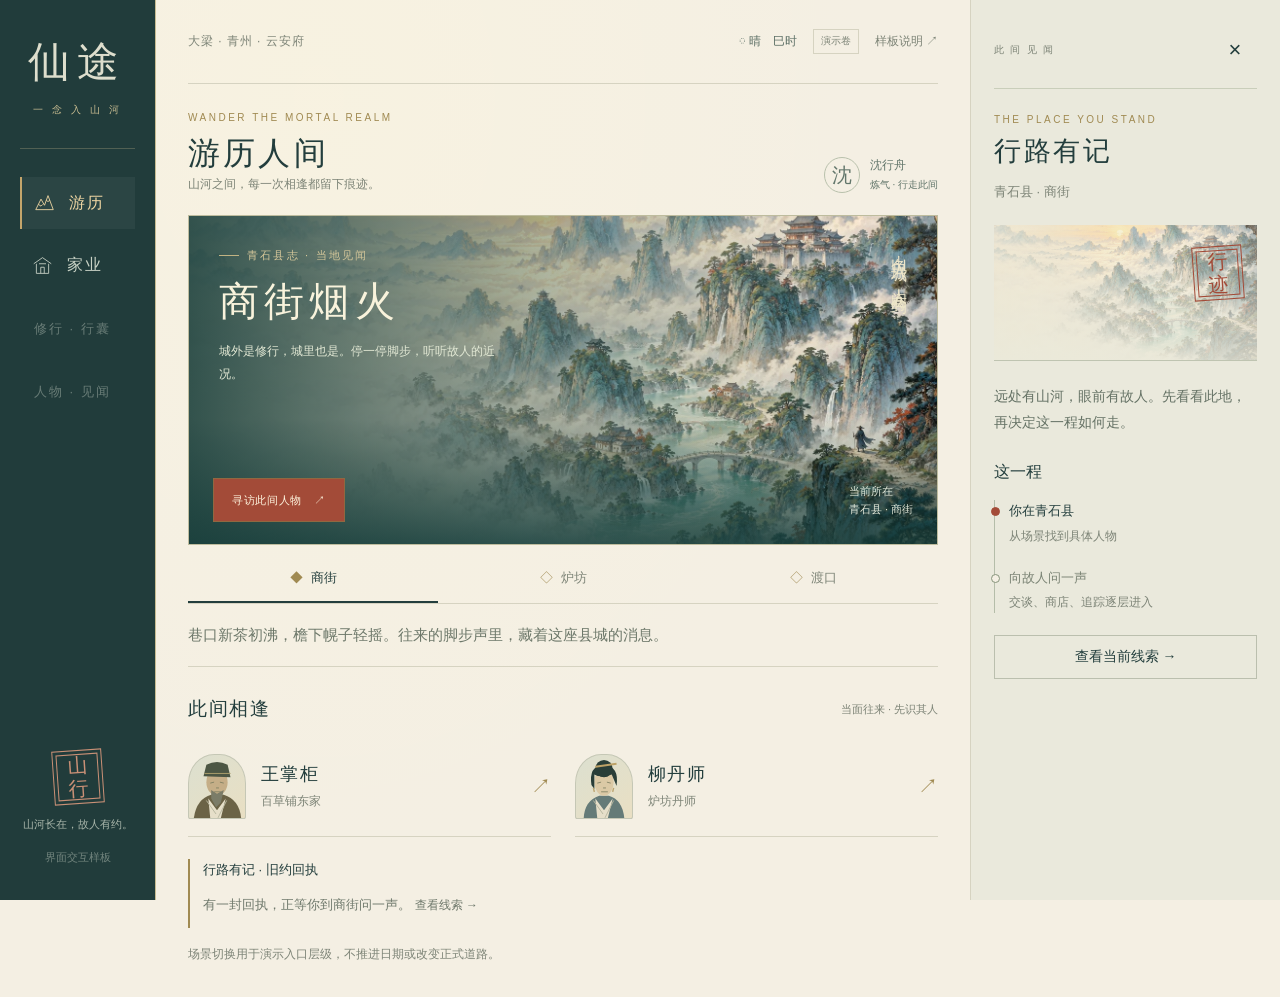
==== prototype/ui-preview.html @ 7165152d "design: add offline travel and estate interaction preview" ====
<!doctype html>
<html lang="zh-CN"><head><meta charset="utf-8"><meta name="viewport" content="width=device-width,initial-scale=1,viewport-fit=cover"><title>仙途 · 游历与家业</title>
<style>
:root{--paper:#f4efe3;--white:#fcf9ef;--ink:#233e3d;--muted:#7d8477;--line:#d6d3c1;--red:#a34b38;--gold:#a08a52;--serif:"Noto Serif CJK SC","Source Han Serif SC","Songti SC","SimSun",serif}
*{box-sizing:border-box}
body{margin:0;background:var(--paper);color:var(--ink);font:14px/1.65 "Microsoft YaHei",sans-serif}
button,input,select,textarea{font:inherit}
button{cursor:pointer;color:inherit}
button:disabled{cursor:not-allowed;opacity:.5}
button:focus-visible,input:focus-visible,select:focus-visible,textarea:focus-visible,summary:focus-visible{outline:2px solid var(--red);outline-offset:4px}
button{min-height:44px}
h1,h2,h3,h4,p{margin:0}
h1,h2,h3,h4{font-family:var(--serif);font-weight:500}
button svg{width:21px;height:21px;flex:none}
svg{max-width:100%}
.app{display:grid;grid-template-columns:156px minmax(0,1fr) 310px;min-height:100dvh}
.sidebar{background:#213c3b;color:#dedecd;padding:34px 20px;display:flex;flex-direction:column;position:sticky;top:0;height:100dvh;border-right:1px solid #c6bb90}
.brand{font:42px var(--serif);letter-spacing:.18em;text-align:center}
.brand small{display:block;font:10px/2 sans-serif;letter-spacing:.32em;color:#c8bc91;margin-top:10px}
.brand:after{content:"";display:block;height:1px;background:#d4c49644;margin:28px 0}
.primary{display:grid;gap:10px}
.primary button{background:none;border:0;color:#c9d2c5;display:flex;align-items:center;gap:14px;padding:13px 12px;text-align:left;font-size:16px;letter-spacing:.14em}
.primary button.active{background:#ffffff0c;color:#f2d8a4;border-left:2px solid #c4a56b}
.primary .coming{font-size:13px;letter-spacing:.15em;padding:16px 14px;color:#c9d2c56b}
.side-end{margin-top:auto;text-align:center;color:#a8b5aa;font-size:11px}
.seal{display:inline-grid;place-content:center;border:1px solid var(--red);outline:1px solid var(--red);outline-offset:3px;color:var(--red);font:20px/1.15 var(--serif);width:42px;height:46px;transform:rotate(-4deg);margin-bottom:15px}
.side-end .seal{color:#c99076;border-color:#c99076;outline-color:#c99076}
.main{min-width:0;padding:0 32px 32px;background:radial-gradient(ellipse at 20% 10%,#fff8dc55,transparent 60%)}
.topbar{height:84px;display:flex;align-items:center;justify-content:space-between;border-bottom:1px solid var(--line);gap:15px;color:var(--muted);font-size:12px}
.crumb{letter-spacing:.08em}
.top-actions{display:flex;align-items:center;gap:16px}
.text-btn{border:0;background:none;padding:8px 0;font-size:12px}
.weather{color:#5d7066}
.eyebrow{font-size:10px;letter-spacing:.25em;color:var(--gold);text-transform:uppercase}
.page-title{display:flex;align-items:flex-end;justify-content:space-between;margin:26px 0 20px;gap:16px}
.page-title h1{font-size:32px;letter-spacing:.1em;margin-top:4px;line-height:1.4}
.page-title p{font-size:12px;color:var(--muted)}
.character{display:flex;gap:10px;align-items:center;font-size:12px;color:#62766b}
.char-mark{width:36px;height:36px;border:1px solid #b9c1ac;border-radius:50%;display:grid;place-content:center;font:20px var(--serif)}
.hero{height:330px;position:relative;overflow:hidden;background:#cdd5c3;isolation:isolate;border:1px solid #bebc9e}
.hero:before{content:"";position:absolute;inset:0;background:url('assets/art/immortal-dawn-v1.webp') center 55%/cover;z-index:-2}
.hero:after{content:"";position:absolute;inset:0;background:linear-gradient(90deg,#183e3be0 0%,#1f484760 46%,#20474400 90%),linear-gradient(0deg,#173e3bd9,transparent 38%);z-index:-1}
.hero-copy{padding:30px;color:#f9f3dc;max-width:65%}
.hero-copy .kicker{font-size:11px;letter-spacing:.2em;color:#d5c79a;display:flex;align-items:center;gap:8px}
.hero-copy .kicker:before{content:"";width:20px;height:1px;background:#c1b383}
.hero h2{font-size:40px;letter-spacing:.13em;line-height:1.3;margin:12px 0}
.hero-copy p{font-size:12px;line-height:1.9;color:#e3e9d5;max-width:24em}
.scene-name{position:absolute;right:22px;top:26px;writing-mode:vertical-rl;color:#eee6c9;font:16px/2 var(--serif);letter-spacing:.22em}
.hero-footer{position:absolute;left:24px;bottom:22px;right:24px;display:flex;justify-content:space-between;align-items:center;gap:12px;color:#e1e7d9;font-size:11px}
.primary-btn{border:1px solid #906841;background:var(--red);color:#fff5df;padding:10px 18px;letter-spacing:.06em;display:inline-flex;align-items:center;justify-content:center;gap:12px;min-height:44px}
.primary-btn:hover{background:#8d3c2d}
.plain-btn{background:transparent;border:1px solid #bbbfae;padding:9px 16px;min-height:44px}
.plain-btn:hover{background:#e9e8d9}
.white-btn{color:#efe7cb;border-color:#e2d9ad6b;background:#24444066}
.section-head{display:flex;align-items:center;justify-content:space-between;margin:26px 0 13px;gap:12px}
.section-head h2{font-size:19px;letter-spacing:.08em}
.section-head small{font-size:11px;color:var(--muted)}
.locations{display:flex;gap:0;border-bottom:1px solid var(--line);margin-top:10px}
.locations button{flex:1;min-width:0;background:none;border:0;border-bottom:2px solid transparent;padding:12px 4px;color:var(--muted);font-size:13px}
.locations button.active{border-color:var(--ink);color:var(--ink)}
.locations button:before{content:"◇";margin-right:8px;color:var(--gold)}
.locations button.active:before{content:"◆"}
.scene-note{padding:17px 0;color:#6d786a;font:14px/1.9 var(--serif);border-bottom:1px solid var(--line)}
.people{display:grid;grid-template-columns:1fr 1fr;gap:24px}
.person-row{display:flex;align-items:center;gap:15px;min-width:0;width:100%;padding:17px 0;background:none;border:0;border-bottom:1px solid var(--line);text-align:left}
.person-row:hover .person-name{color:var(--red)}
.portrait{flex:0 0 58px;width:58px;height:65px;background:linear-gradient(140deg,#dce0d0,#e9dfc3);border-radius:45% 45% 4% 4%;position:relative;overflow:hidden;border:1px solid #c5c7b5}
.portrait svg{position:absolute;inset:0;width:100%;height:100%}
.person-name{font:18px var(--serif);letter-spacing:.08em}
.person-row small{display:block;font-size:11px;color:var(--muted);margin-top:5px}
.person-row .arrow{margin-left:auto;color:var(--gold);font-size:20px}
.person-row .words{min-width:0}
.person-row .words small{overflow-wrap:anywhere}
.notice{margin:22px 0 0;border-left:2px solid var(--gold);padding:0 0 0 13px;font-size:12px;color:#6f796c}
.notice strong{font-weight:500;color:var(--ink);display:block;margin-bottom:3px}
.detail{background:#eae9dc;border-left:1px solid var(--line);padding:28px 23px;position:sticky;top:0;height:100dvh;overflow:auto;min-width:0}
.detail-head{display:flex;align-items:center;justify-content:space-between;border-bottom:1px solid #c9ceba;padding-bottom:16px;margin-bottom:23px;gap:10px}
.detail-head small{letter-spacing:.18em;color:var(--muted);font-size:10px}
.icon-btn{border:0;background:none;min-width:44px;min-height:44px;display:grid;place-content:center;font-size:22px}
.detail h2{font-size:27px;letter-spacing:.1em}
.detail .sub{color:var(--muted);font-size:12px;margin:7px 0 20px}
.detail-art{height:136px;position:relative;margin:0 0 23px;background:linear-gradient(0deg,#eaeadcdd,#eaeadc55),url('assets/art/immortal-dawn-v1.webp') 60% 55%/cover;border-bottom:1px solid #bfc4b1}
.detail-art .seal{position:absolute;right:18px;top:25px}
.detail h3{font-size:16px;margin:22px 0 12px}
.detail p{font-size:12px;line-height:1.9;color:#657265}
.detail .dialogue{font:16px/1.9 var(--serif);color:#3a554f;padding:18px 0;border-top:1px solid #c8ceba;border-bottom:1px solid #c8ceba;margin:20px 0}
.detail-actions{display:grid;gap:9px;margin-top:22px}
.tag{display:inline-block;border:1px solid #bfc6b0;padding:2px 7px;font-size:10px;color:#65735f;letter-spacing:.04em}
.timeline{padding:0 0 0 14px;list-style:none;border-left:1px solid #b5bda9;margin:15px 0}
.timeline li{position:relative;margin:0 0 20px;font-size:12px;color:#7a8374}
.timeline li:before{content:"";position:absolute;left:-18px;top:7px;width:7px;height:7px;border:1px solid #87947b;background:var(--paper);border-radius:50%}
.timeline li.current{color:var(--ink)}
.timeline li.current:before{background:var(--red);border-color:var(--red)}
.timeline small{display:block;font-size:10px;margin-top:5px;color:var(--muted)}
.kv{display:grid;grid-template-columns:66px 1fr;font-size:12px;gap:9px;margin:18px 0}
.kv dt{color:var(--muted)}
.kv dd{margin:0}
.estate-hero{height:275px;background:#d8ddcc;border:1px solid #bfc3a9;position:relative;overflow:hidden}
.estate-hero:before{content:"";position:absolute;inset:0;background:url('assets/art/immortal-dawn-v1.webp') center/cover;opacity:.14}
.estate-hero>svg{width:100%;height:100%;position:absolute;inset:0}
.estate-caption{position:absolute;left:24px;top:20px}
.estate-caption p{font-size:11px;color:#69806c}
.estate-caption h2{font-size:27px;letter-spacing:.13em}
.estate-stamp{position:absolute;right:21px;bottom:16px;color:#8b967c;font:11px var(--serif);writing-mode:vertical-rl;letter-spacing:.13em}
.hotspot{position:absolute;min-width:70px;background:#f9f5e5e8;border:1px solid #9ba98b;padding:5px 12px;font-size:12px;box-shadow:0 4px 8px #3a513d12}
.hotspot:before{content:"◇";font-size:10px;margin-right:6px;color:var(--red)}
.home-tabs{display:flex;border-bottom:1px solid var(--line);gap:24px;margin-top:13px}
.home-tabs button{background:none;border:0;border-bottom:2px solid transparent;padding:12px 3px;min-width:58px}
.home-tabs button.active{border-color:var(--ink)}
.staff-tools{display:flex;gap:12px;align-items:center;margin:19px 0 4px}
.search{display:flex;align-items:center;gap:7px;border-bottom:1px solid #aeb9a5;flex:1;min-width:0}
.search span{color:#819079;font-size:22px}
.search input{width:100%;min-width:0;border:0;background:transparent;padding:11px 0;outline-offset:1px;color:var(--ink);font-size:12px}
select{border:1px solid #c0c8b5;background:#f5f2e7;color:var(--ink);min-height:44px;max-width:46%;padding:0 9px;font-size:12px}
.staff-list .person-row{padding:18px 0}
.staff-list .person-row .words{flex:1}
.staff-list .chips{display:flex;gap:7px;margin-top:8px}
.work-state{font-size:11px;text-align:right;color:#7c876f;flex:none}
.work-state i{display:block;font-size:10px;font-style:normal;color:#a39774;margin-top:4px}
.roster-head{font-size:10px;color:var(--muted);display:flex;justify-content:space-between;padding:18px 0 7px;letter-spacing:.12em}
.empty{padding:26px 0;color:var(--muted);font-size:13px}
.property-list{display:grid;grid-template-columns:1fr 1fr;gap:0 26px}
.property-item{padding:18px 0;border-bottom:1px solid var(--line)}
.property-item h3{font-size:17px;margin-bottom:5px}
.property-item p{font-size:12px;color:var(--muted);margin-bottom:12px}
.schedule{display:flex;gap:3px;height:7px;margin:12px 0 9px}
.schedule span:first-child{background:#506d63;flex:3}
.schedule span:nth-child(2){background:#a7966d;flex:2}
.schedule span:last-child{background:#cbd1bd;flex:2}
.legend{font-size:10px!important;word-spacing:6px}
.edit-field{display:block;margin:15px 0;font-size:12px}
.edit-field input,.edit-field textarea{display:block;margin-top:6px;width:100%;border:1px solid #b9c2ac;background:#f6f4e9;color:var(--ink);padding:10px;min-height:44px}
.edit-field textarea{height:95px;resize:vertical}
.saved-note{background:#dbe2ce;padding:12px;font-size:12px;color:#496047;margin-top:15px}
.backdrop{display:none}
.bottom-nav{display:none}
.toast{position:fixed;bottom:24px;left:50%;transform:translateX(-50%);background:#244340;color:#f4f0df;padding:13px 22px;z-index:50;max-width:calc(100% - 28px);box-shadow:0 5px 25px #213c3b22;font-size:12px;pointer-events:none}
.toast:empty{display:none}
.demo-mode{font-size:10px;color:var(--muted);border:1px solid var(--line);padding:3px 7px}
.mobile-brand{display:none}
.back-btn{font-size:12px;border:0;background:none;color:var(--muted);padding:4px 0;min-height:44px}
.top-note{font-size:10px;color:var(--muted);margin:17px 0 0}
.detail .ink-rule{height:1px;background:#bbc4ae;margin:20px 0}
.intro-copy{font:15px/2 var(--serif);color:#5e7364}
.alt-owner{display:flex;gap:8px;align-items:center}
.alt-owner button{font-size:11px}
.form-label{font-size:11px;color:var(--muted)}

@media(min-width:1600px){.app{grid-template-columns:180px minmax(0,1fr) 350px}
.main{padding-left:52px;padding-right:52px}
.hero{height:400px}
.detail{padding:36px 30px}
.hero h2{font-size:48px}
}

@media(max-width:1100px) and (min-width:761px){.app{grid-template-columns:108px minmax(0,1fr) 270px}
.sidebar{padding:28px 12px}
.brand{font-size:32px}
.primary button{padding:12px 8px;font-size:14px;gap:8px}
.main{padding:0 20px 25px}
.detail{padding:23px 18px}
.hero{height:290px}
.hero h2{font-size:32px}
.hero-copy{padding:24px;max-width:80%}
.hero-copy p{max-width:18em}
.people{gap:14px}
.portrait{width:46px;flex-basis:46px;height:55px}
.person-row{gap:10px}
.person-name{font-size:16px}
.hero-footer{left:20px;right:20px}
.hero-footer>span{display:none}
.work-state{display:none}
}

@media(max-width:900px){.app{grid-template-columns:108px minmax(0,1fr)}
.detail{display:none}
.detail-open .detail{display:block;position:fixed;right:0;top:0;bottom:0;width:min(420px,90vw);height:100dvh;z-index:40;box-shadow:-15px 0 70px #18352e30}
.detail-open .backdrop{display:block;position:fixed;inset:0;z-index:39;background:#142f2b66}
.detail-open{overflow:hidden}
.main{padding:0 26px 30px}
.sidebar{padding:28px 12px}
.brand{font-size:32px}
.primary button{font-size:14px;padding:12px 8px;gap:8px}
}

@media(max-width:760px){.app{display:block;min-height:100dvh}
.sidebar{display:none}
.main{padding:0 20px calc(100px + env(safe-area-inset-bottom));}
.topbar{height:65px;font-size:11px}
.mobile-brand{display:block;font:24px var(--serif);color:var(--ink);letter-spacing:.15em}
.crumb{display:none}
.weather{font-size:10px}
.top-actions{gap:13px}
.top-actions .demo-mode{display:none}
.page-title{margin:22px 0 17px;align-items:center}
.page-title h1{font-size:28px}
.page-title p{font-size:11px}
.character{font-size:10px}
.char-mark{width:30px;height:30px;font-size:17px}
.character small{display:none}
.eyebrow{font-size:9px}
.hero{height:335px;margin-left:-20px;margin-right:-20px;border-left:0;border-right:0}
.hero:before{background-position:64% 54%}
.hero:after{background:linear-gradient(90deg,#173d3be8,#24463f55 80%),linear-gradient(0deg,#143a38c9,transparent 44%)}
.hero-copy{padding:29px 25px;max-width:82%}
.hero-copy .kicker{font-size:10px}
.hero h2{font-size:34px;margin:15px 0}
.hero-copy p{font-size:12px;max-width:20em}
.scene-name{right:18px;top:35px;font-size:13px}
.hero-footer{left:25px;right:25px;bottom:23px}
.hero-footer>span{font-size:10px;max-width:100px;text-align:right}
.primary-btn{padding:10px 17px;font-size:12px}
.scene-note{font-size:13px;line-height:1.85}
.section-head{margin-top:22px}
.section-head h2{font-size:18px}
.section-head small{font-size:10px}
.people{grid-template-columns:1fr;gap:0}
.person-row{padding:16px 0}
.person-name{font-size:18px}
.portrait{width:52px;flex-basis:52px;height:58px}
.people .person-row:nth-child(2){border-bottom:1px solid var(--line)}
.bottom-nav{display:flex;align-items:center;justify-content:space-around;position:fixed;bottom:0;left:0;right:0;padding:8px 12px calc(8px + env(safe-area-inset-bottom));height:calc(72px + env(safe-area-inset-bottom));background:#f8f5eaf2;border-top:1px solid #c8ccba;z-index:20;backdrop-filter:blur(12px)}
.bottom-nav button{border:0;background:none;display:flex;flex-direction:column;align-items:center;justify-content:center;gap:3px;font-size:11px;min-width:88px;min-height:52px;color:#87917b;letter-spacing:.14em}
.bottom-nav button.active{color:var(--red)}
.bottom-nav button.active:after{content:"";width:3px;height:3px;background:var(--red);border-radius:50%;position:absolute;bottom:8px}
.bottom-nav .nav-divider{height:27px;border-left:1px solid var(--line)}
.bottom-nav .sample-label{font:10px/1.6 var(--serif);letter-spacing:.12em;color:#a0a58e}
.detail-open .detail{width:100%;height:calc(100dvh - 20px);top:20px;padding:17px 23px 36px;border:0;border-radius:12px 12px 0 0;box-shadow:0 -10px 40px #1d342c3b;overscroll-behavior:contain}
.detail-open .detail:before{content:"";display:block;width:36px;height:3px;background:#aab69e;margin:0 auto 6px;border-radius:5px}
.detail-head{position:sticky;top:-17px;background:#eae9dc;z-index:2;margin-bottom:19px}
.detail-art{height:125px}
.toast{bottom:86px;text-align:center;min-width:230px}
.estate-hero{height:255px;margin-left:-20px;margin-right:-20px;border-left:0;border-right:0}
.estate-caption{left:22px;top:17px}
.estate-caption h2{font-size:25px}
.estate-caption p{font-size:10px}
.hotspot{font-size:11px;padding:5px 9px;min-width:60px}
.estate-stamp{right:13px;font-size:10px}
.home-tabs{margin-top:10px;gap:27px}
.staff-tools{gap:10px}
.staff-tools select{max-width:42%;font-size:11px;padding:0 6px}
.staff-list .chips{gap:4px}
.tag{font-size:9px;padding:1px 5px}
.work-state{font-size:10px;max-width:72px}
.work-state i{font-size:9px}
.staff-list .person-row{gap:12px}
.property-list{grid-template-columns:1fr}
.alt-owner{flex-wrap:wrap;gap:1px}
.alt-owner>span{display:none}
.alt-owner button{font-size:10px;padding:5px 9px}
.top-note{font-size:10px}
.detail .primary-btn,.detail .plain-btn{min-height:46px}
.detail h2{font-size:27px}
}

@media(prefers-reduced-motion:no-preference){button{transition:background .18s,color .18s}
.detail-open .detail{animation:reveal .22s ease-out}
@keyframes reveal{from{opacity:.3;transform:translateY(20px)}
to{opacity:1;transform:none}
}
}


/* Small type is reserved for decorative labels. */
.scene-note{font-size:15px}
.notice{font-size:13px}
.top-note{font-size:12px}
.person-row small{font-size:12px}
.detail p{font-size:14px}
.detail .sub{font-size:13px}
.detail .kv{font-size:13px}
.timeline li{font-size:13px}
.timeline small{font-size:12px}
.property-item p{font-size:13px}
.roster-head{font-size:12px}
.work-state i{font-size:11px}
.detail .legend{font-size:12px!important}
.detail .form-label{font-size:12px}
.edit-field{font-size:13px}
.tag{font-size:11px}
.staff-list .chips{flex-wrap:wrap}
.detail-art .portrait{position:absolute;bottom:0;left:18px;transform:scale(1.35);transform-origin:bottom left;border:0;background:none}

@media(max-width:760px){.scene-note{font-size:14px}
.person-row small{font-size:12px}
.notice{font-size:13px}
.section-head small{font-size:12px}
.top-note{font-size:12px}
.detail p{font-size:14px}
.tag{font-size:10px}
.work-state{max-width:76px;font-size:12px}
.work-state i{font-size:10px;line-height:1.6}
.roster-head{font-size:11px}
.property-item p{font-size:13px}
.detail .sub{font-size:13px}
.detail .form-label{font-size:12px}
}

</style></head><body>
<div class="app"><aside class="sidebar" aria-label="主导航"><div class="brand">仙途<small>一 念 入 山 河</small></div><nav class="primary"><button data-nav="travel" data-testid="nav-travel" class="active"><svg viewBox="0 0 24 24" fill="none" stroke="currentColor"><path d="m2 19 6-12 4 7 4-11 6 16H2Z"/><path d="m5 13 3 2 2-2m4-5 2 2 2-2"/></svg>游历</button><button data-nav="estate" data-testid="nav-estate"><svg viewBox="0 0 24 24" fill="none" stroke="currentColor"><path d="m2 10 10-7 10 7M5 10v11h14V10M10 21v-7h4v7M8 10h8"/></svg>家业</button><div class="coming">修行 · 行囊</div><div class="coming">人物 · 见闻</div></nav><div class="side-end"><span class="seal">山<br>行</span><p>山河长在，故人有约。</p><p style="margin-top:15px;opacity:.6">界面交互样板</p></div></aside>
<main class="main" id="main"><header class="topbar"><span class="mobile-brand">仙途</span><span class="crumb" id="crumb">大梁 · 青州 · 云安府</span><div class="top-actions"><span class="weather">◌ 晴　巳时</span><span class="demo-mode">演示卷</span><button class="text-btn" data-action="help">样板说明 ↗</button></div></header><div id="page"></div></main>
<div class="backdrop" data-action="close" aria-hidden="true"></div><aside class="detail" id="details" tabindex="-1" aria-label="情境详情"><div id="detail-content"></div></aside></div>
<nav class="bottom-nav" aria-label="移动主导航"><button data-nav="travel" data-testid="nav-travel" class="active"><svg viewBox="0 0 24 24" fill="none" stroke="currentColor"><path d="m2 19 6-12 4 7 4-11 6 16H2Z"/></svg>游历</button><span class="nav-divider"></span><span class="sample-label">山河有迹<br>人间有约</span><span class="nav-divider"></span><button data-nav="estate" data-testid="nav-estate"><svg viewBox="0 0 24 24" fill="none" stroke="currentColor"><path d="m2 10 10-7 10 7M5 10v11h14V10M10 21v-7h4v7"/></svg>家业</button></nav><div class="toast" id="toast" role="status" aria-live="polite"></div>
<script>
'use strict';
const $=s=>document.querySelector(s),esc=s=>String(s??'').replace(/[&<>"']/g,c=>({'&':'&amp;','<':'&lt;','>':'&gt;','"':'&quot;',"'":'&#39;'}[c]));
const state={page:'travel',scene:'street',homeTab:'staff',filter:'all',query:'',owner:'沈行舟',detail:'location',person:null,tracking:false,proposals:{}};let lastFocus=null,toastTimer;
const scenes={street:{title:'商街烟火',name:'青石县 · 商街',quote:'巷口新茶初沸，檐下幌子轻摇。往来的脚步声里，藏着这座县城的消息。',desc:'城外是修行，城里也是。停一停脚步，听听故人的近况。',people:['wang','liu']},forge:{title:'炉火未歇',name:'青石县 · 炉坊',quote:'炭火映红了砧台，石师傅正替人修补旧剑。炉边的柳丹师收起扇子，向你点头。',desc:'一寸炉火，炼人间百器。寻访工匠，问一件称手的器物。',people:['shi','liu']},ferry:{title:'渡口听潮',name:'青石县 · 河埠',quote:'白船主靠在系船石旁，看商队卸下一篓新药。江上风来，带着远方的水汽。',desc:'水路连着故乡与远方。此行去处，且听船家细说。',people:['bai','wang']}};
const people={wang:{name:'王掌柜',role:'百草铺东家',mark:'药',line:'你来得正好。新到的草药已理齐，若不急着赶路，坐下喝碗茶？',topic:'药铺近况',reply:'药材得看来处。上游的船路恢复些了，眼下这批青叶草，都是逐包验过的。'},liu:{name:'柳丹师',role:'炉坊丹师',mark:'丹',line:'一炉药的火候，急不得。你若想学，我先讲药性，再谈炉火。',topic:'请教炼丹',reply:'学丹先识药。知道为何用这味，再动手，才不会只会照抄丹方。'},shi:{name:'石师傅',role:'铁器铺匠人',mark:'器',line:'旧剑带来看看。能修的就修，用惯的东西，总有些难舍。',topic:'谈谈器物',reply:'器物有自己的脾性，修行人也一样。挑一把握得稳的剑，比光看品阶有用。'},bai:{name:'白船主',role:'白水渡船家',mark:'渡',line:'风向还好。今儿不急着开船，先把这几篓药稳稳送上岸。',topic:'打听水路',reply:'河道通了，渡镇就会热闹起来。真要动身，也得先看会期、路程和船位。'},lin:{name:'林修',role:'采集与药圃',mark:'林',relation:'月俸雇佣',motive:'安稳谋生，留出自修时间',realm:'炼气四层',line:'这趟采集已经交回仓中。手头事办完，我想在院里静坐一会儿。'},han:{name:'韩铸',role:'器物制作',mark:'韩',relation:'月俸雇佣',motive:'打磨手艺，寻合用的器谱',realm:'炼气四层',line:'先把约好的器物做好。若有好器谱，我也愿与你一同琢磨。'},qiao:{name:'巧娘',role:'家宅管事',mark:'巧',relation:'自愿襄助 · 演示',motive:'与旧主相识，愿照看家业',realm:'凡人',line:'院里的人和事，我都熟。换了当家人，往后怎么相处，总要先说清楚。'}};
const offers={wang:{place:'百草铺',item:'青叶草',kind:'药材',seal:'百<br>草',desc:'一包新到的草药，已注明来处与用途。正式交易将沿用现有库存、物价与钱物校验。',note:'叶色新青，气息平和。'},shi:{place:'铁器铺',item:'青钢短剑',kind:'器物',seal:'百<br>工',desc:'石师傅搁下新磨的短剑，细说剑身与护手的做工。正式买卖仍由原器物库存和灵石账目结算。',note:'寒光敛于剑脊，锋口干净利落。'},liu:{place:'炉坊丹柜',item:'聚气散',kind:'丹药',seal:'丹<br>炉',desc:'柳丹师取出一包聚气散，先交代用途，再叮嘱如何收存。本页只看陈列，不改变正式丹药库存。',note:'药香清浅，纸封上记着开炉的日子。'},bai:{place:'渡口水路',item:'白水渡航路',kind:'航路',seal:'江<br>渡',desc:'白船主摊开河道图，说起风向、会期与沿途靠泊处。正式动身仍须遵循原有道路、路程和准入规则。',note:'顺水有顺水的时辰，远行先问归处。',route:true}};
function portrait(id){
 const looks={wang:{robe:'#6b6346',hair:'#7b7c68',skin:'#c5ae87',shape:'merchant'},liu:{robe:'#657b78',hair:'#293e38',skin:'#dbc9a5',shape:'woman'},shi:{robe:'#586674',hair:'#72786c',skin:'#b49c79',shape:'smith'},bai:{robe:'#5d736d',hair:'#444e3e',skin:'#bb9f75',shape:'boat'},lin:{robe:'#526e58',hair:'#304039',skin:'#ceba94',shape:'young'},han:{robe:'#865d44',hair:'#3e4235',skin:'#bca27a',shape:'craft'},qiao:{robe:'#80665f',hair:'#53594b',skin:'#d2bd99',shape:'woman'}};
 const l=looks[id],woman=l.shape==='woman';
 const hair=woman?`<ellipse cx="29" cy="14" rx="9" ry="9" fill="${l.hair}"/><path d="M16 31Q13 10 29 11Q45 11 42 32L37 20Q25 24 19 20L19 35Z" fill="${l.hair}"/><path d="m20 12 22-3" stroke="${id==='qiao'?'#c4c4aa':'#bda267'}" stroke-width="2"/>`:l.shape==='merchant'?`<path d="M15 22 18 10Q29 4 40 10L43 23Z" fill="#4c5643"/><path d="M16 19h27" stroke="#ab9d6b"/><path d="m23 36 6 4 7-4-3 13-5 5-5-9" fill="${l.hair}"/>`:l.shape==='boat'?`<path d="M6 22 28 5 52 22Q29 27 6 22" fill="#9b9565"/><path d="m13 19 15-11 18 12M28 8v16" stroke="#64735b" fill="none"/><path d="m21 36 8 4 9-4-5 10-6 2z" fill="${l.hair}"/>`:l.shape==='craft'?`<path d="M17 25q-2-17 13-18 14 1 13 19l-7-11-16 4z" fill="${l.hair}"/><path d="m17 18 26-1" stroke="#9d7559" stroke-width="5"/>`:l.shape==='smith'?`<path d="M16 29q-2-10 3-14l1 14m18-1 1-13q7 8 3 16" fill="${l.hair}"/><path d="m22 36 7 3 8-3-4 10h-8z" fill="${l.hair}"/>`:`<path d="M17 29Q12 10 28 9q16-2 15 19l-8-13-15 5z" fill="${l.hair}"/><ellipse cx="31" cy="9" rx="6" ry="4" fill="${l.hair}"/><path d="m27 7 12 4" stroke="#b8aa79" stroke-width="2"/>`;
 return `<span class="portrait" aria-hidden="true"><svg viewBox="0 0 58 65"><path d="${woman?'M8 65Q9 47 24 42h10q14 4 16 23':'M5 65q3-20 18-24h13q16 5 18 24'}" fill="${l.robe}"/><path d="m20 45 9 12 9-12-5 20H22z" fill="#e6dfc9"/><path d="m18 47 10 14m11-14-9 18" stroke="#b9b8a0" fill="none"/><ellipse cx="29" cy="28" rx="${woman?10:11}" ry="14" fill="${l.skin}"/>${hair}<path d="m22 29 4-1m6 0 4 1m-8 5h3m-5 4h7" fill="none" stroke="#77795d" stroke-width=".8"/>${woman?'<path d="m18 34 1 4m20-4-1 4" stroke="#bda570" stroke-width="1.5"/>':''}</svg></span>`;
}
function personRow(id,staff=false){const p=people[id];return `<button class="person-row" data-action="${staff?'staff':'person'}" data-person="${id}" data-testid="${staff?'staff-detail':'travel-npc'}">${portrait(id)}<span class="words"><span class="person-name">${p.name}</span><small>${p.role}${staff?' · '+p.realm:''}</small>${staff?`<span class="chips"><span class="tag">${p.relation}</span><span class="tag">${id==='lin'?'采集已交付':id==='han'?'器室当值':'照看院落'}</span></span>`:''}</span>${staff?`<span class="work-state">${id==='lin'?'余暇吐纳':id==='han'?'打磨器物':'料理日常'}<i>${id==='lin'?'想留些静修时日':id==='han'?'想寻一卷器谱':'顾念旧日情分'}</i></span>`:'<span class="arrow">↗</span>'}</button>`;}
function heading(eye,title,sub,estate=false){return `<div class="page-title"><div><div class="eyebrow">${eye}</div><h1>${title}</h1><p>${sub}</p></div>${estate?`<div class="alt-owner"><span class="form-label">当前当家</span><button class="plain-btn" data-action="heir" data-testid="heir-toggle">${state.owner} ⇄</button></div>`:'<div class="character"><span class="char-mark">沈</span><span>沈行舟<br><small>炼气 · 行走此间</small></span></div>'}</div>`;}
function travel(){const s=scenes[state.scene];return heading('WANDER THE MORTAL REALM','游历人间','山河之间，每一次相逢都留下痕迹。')+`<section class="hero" data-testid="travel-scene"><div class="hero-copy"><div class="kicker">青石县志 · 当地见闻</div><h2>${s.title}</h2><p>${s.desc}</p></div><span class="scene-name">山色入城　人间有约</span><div class="hero-footer"><button class="primary-btn" data-action="look">寻访此间人物 <span>↗</span></button><span>当前所在<br>${s.name}</span></div></section><nav class="locations" aria-label="演示场景">${[['street','商街'],['forge','炉坊'],['ferry','渡口']].map(([id,n])=>`<button data-action="scene" data-scene="${id}" class="${state.scene===id?'active':''}" aria-pressed="${state.scene===id}">${n}</button>`).join('')}</nav><p class="scene-note">${s.quote}</p><div class="section-head"><h2>此间相逢</h2><small>当面往来 · 先识其人</small></div><div class="people" id="travel-people">${s.people.map(id=>personRow(id)).join('')}</div><div class="notice"><strong>${state.tracking?'正在追踪 · 旧约回执':'行路有记 · 旧约回执'}</strong>${state.tracking?'下一步：在商街找到王掌柜，问一问药铺的凭据。':'有一封回执，正等你到商街问一声。'} <button class="text-btn" data-action="track">${state.tracking?'查看下一步':'查看线索'} →</button></div><p class="top-note">场景切换用于演示入口层级，不推进日期或改变正式道路。</p>`;}
function courtyard(){return `<section class="estate-hero" aria-label="院落示意图"><svg viewBox="0 0 800 290" aria-hidden="true"><defs><pattern id="tiles" width="22" height="15" patternUnits="userSpaceOnUse"><path d="M0 0h22M11 0v15" fill="none" stroke="#405d52" stroke-width=".5" opacity=".3"/></pattern></defs><path d="M100 270 250 84 648 109 738 260Z" fill="#d4d8bc"/><path d="m222 170 202-80 240 89-202 92z" fill="#e9e5cf" stroke="#afbaa1"/><path d="m226 170 190 77 242-69m-242 69 5-91" fill="none" stroke="#b9bfa5" stroke-dasharray="4 6"/><path d="m315 115 111-47 120 48-118 47z" fill="#3f5b50"/><path d="m315 115 113 48 118-47-22 28-97 42-99-43z" fill="#687b64"/><path d="m337 147 91 39 95-40v35l-95 40-91-37z" fill="#b6b994"/><path d="m375 166 26 11v25l-26-11m73-7 28-12v26l-28 12" fill="#6b7960"/><path d="m210 198 75-33 70 30-76 34z" fill="#435e51"/><path d="m221 208 58 24 65-28v39l-65 29-58-26z" fill="#b6b692"/><path d="m522 210 75-34 69 30-73 35z" fill="#435e51"/><path d="m534 220 59 24 61-28v35l-62 28-58-25z" fill="#aeb490"/><path d="m363 252 64-28 70 27-65 29z" fill="#c1c9a7"/><path d="m361 259 70 28 67-29" fill="none" stroke="#8b9e7c" stroke-width="3"/><path d="m377 249 15-5m1 12 16-6m5 12 16-6m6-17 17 6m-7 2 17 6" stroke="#8ea079" stroke-width="4"/><path d="m580 142 27 10m-13-20v40m57 19 28 10m-14-20v42" stroke="#6d855c" stroke-width="4"/><g fill="#7c946a" opacity=".7"><ellipse cx="591" cy="132" rx="20" ry="29"/><ellipse cx="664" cy="177" rx="21" ry="27"/><ellipse cx="179" cy="217" rx="19" ry="26"/></g><path d="M0 278q180-24 300 5t500-10" fill="none" stroke="#99ac92" stroke-width="2"/>
<g fill="none" stroke-linejoin="round">
 <path d="M217 167 218 152 305 117M553 131l108 41v17M221 248l56 24m378-21-63 28" stroke="#899d7c" stroke-width="5"/>
 <path d="m214 153 91-38m249 13 111 44" stroke="#4b6a59" stroke-width="3"/>
 <path d="m229 159 67-28m270 8 83 33" stroke="#c0c7a6" stroke-width="4"/>
 <path d="M307 114q28 6 117-54 95 59 130 53l-12 13q-55-9-117-45-68 40-110 46Z" fill="#425e52" stroke="#314d43" stroke-width="2"/>
 <path d="M321 119q49-14 104-47 59 35 115 48m-107-44-4 48m-14-43-13 46m0-39-23 48m72-47 14 46m-2-38 25 45m-98-31-32 43m138-24 29 28" stroke="#83927c" stroke-width="1"/>
 <path d="m316 126 113 46 115-45" stroke="#2b493e" stroke-width="5"/>
 <path d="m340 149 1 35m34-21v36m39-19v35m33-33v28m34-42v29m35-43v29" stroke="#7a7553" stroke-width="4"/>
 <path d="m342 183 84 35 91-38" stroke="#6b7f65" stroke-width="3"/>
 <path d="m399 173 22 9v29l-22-9Zm43 12 24-10v27l-24 10Z" fill="#6d7860" stroke="#d2cfaa"/>
 <path d="m406 177v26m8-22v26m35-24v23m9-27v24m-60-14 23 10m22-8 23-10" stroke="#b3b58d" stroke-width="1"/>
 <path d="m351 153 25 11v22l-25-11Zm130 14 24-10v21l-24 10Z" fill="#89967a" stroke="#d1d1ac"/>
 <path d="m358 156v22m9-18v22m116-9 20-9m-12-3v23m-140-20 24 10" stroke="#526b55"/>
 <path d="M199 196q18 5 85-39 48 27 80 33l-12 12q-33-9-68-29-40 24-77 34Z" fill="#415d50" stroke="#344e42" stroke-width="2"/>
 <path d="m218 198 67-33 62 31m-67-29-8 36m-7-29-19 32m52-33 17 30m-7-23 24 21" stroke="#819079"/>
 <path d="m222 213v32m24-22v31m33-22v37m29-50v36m29-48v36" stroke="#777451" stroke-width="3"/>
 <path d="m252 233 19 8v24l-19-9Zm43-5 21-9v18l-21 9Z" fill="#65775d" stroke="#d4d0ad"/>
 <path d="m259 237v22m42-31v14m8-18v15m-14-8 21-9" stroke="#aeb28c"/>
 <path d="M513 208q20 3 83-39 48 24 78 29l-9 13q-33-8-68-27-37 23-76 33Z" fill="#415d50" stroke="#344e42" stroke-width="2"/>
 <path d="m528 210 69-34 62 29m-67-27-9 36m-6-30-20 33m54-32 16 27m-6-21 24 20" stroke="#819079"/>
 <path d="m538 224 1 30m25-20v31m29-21v34m27-47v33m26-44v32" stroke="#7a7752" stroke-width="3"/>
 <path d="m547 229 18 7v16l-18-7Zm55 13 22-10v20l-22 10Z" fill="#65775d" stroke="#d2d0a9"/>
 <path d="m555 232v16m53-9v21m7-25v21" stroke="#adb28a"/>
 <path d="m421 222 6 6-14 6-5-6z m-17 12 9 4-14 6-8-4z m-16 11 10 4-14 7-9-5z m-18 12 12 4-15 8-11-6z" fill="#c5ccb4" stroke="#a5b396"/>
 <path d="m307 243 25-11 8 4-24 12z m197-7 22-10 11 5-22 10z" fill="#bdc8ac" stroke="#9cad8e"/>
 <path d="m579 170 9-17 12-5-1 19m59 42-2-25 10-16 10 5m-501 58 4-26 9-10" stroke="#617f59" stroke-width="2"/>
 <path d="m328 140 5 7 7-2m172-2 4-9 7 2" stroke="#9da685"/>
 <path d="m218 245 61 27 18-7m359-15-63 28-16-7" stroke="#728a68" stroke-width="3"/>
</g></svg><div class="estate-caption"><p>青石县 · 河畔旧居</p><h2>一方小院</h2></div><button class="hotspot" style="left:48%;top:41%" data-action="property" data-property="hall">正堂</button><button class="hotspot" style="left:26%;top:69%" data-action="property" data-property="forge">器室</button><button class="hotspot" style="left:68%;top:66%" data-action="property" data-property="garden">药圃</button><span class="estate-stamp">院落示意 · 非正式地图</span></section>`;}
function estate(){return heading('A HOME AMONG THE MOUNTAINS','家业有续','留一处灯火，容几位故人。',true)+courtyard()+`<nav class="home-tabs" aria-label="家业内容"><button data-action="home-tab" data-tab="estate" class="${state.homeTab==='estate'?'active':''}">院落产业</button><button data-action="home-tab" data-tab="staff" data-testid="estate-staff-tab" class="${state.homeTab==='staff'?'active':''}">往来人手</button></nav>${state.homeTab==='staff'?`<div class="staff-tools"><label class="search"><span aria-hidden="true">⌕</span><input data-testid="staff-search" id="staff-search" aria-label="搜索人手" placeholder="寻姓名、岗位或所求" value="${esc(state.query)}"></label><select aria-label="按关系来源筛选" id="staff-filter"><option value="all" ${state.filter==='all'?'selected':''}>全部关系</option><option value="paid" ${state.filter==='paid'?'selected':''}>月俸雇佣</option><option value="voluntary" ${state.filter==='voluntary'?'selected':''}>自愿襄助</option></select></div><div class="roster-head"><span>先看其人，再谈其事</span><span>各有所求</span></div><div class="staff-list" id="staff-list">${staffRows()}</div><div class="notice"><strong>各有所求，各有其约</strong>受雇者按约做事，事毕安排自己的修行。传授、指导与供资，另说具体约定。</div>`:`<div class="property-list">${[['hall','正堂','会客、交接与家业往来。'],['forge','器室','韩铸正在照料炉火与器物。'],['garden','药圃','本季的草木，已有专人照看。'],['store','仓房','交付的物资在此核对。']].map(([id,n,t])=>`<div class="property-item"><h3>${n}</h3><p>${t}</p><button class="text-btn" data-action="property" data-property="${id}">入内看看 ↗</button></div>`).join('')}</div>`}<p class="top-note">展示的是演示人物与约定草稿，不是正式契约或培养规则。</p>`;}
function staffRows(){const ids=['lin','han','qiao'].filter(id=>{const p=people[id];return (state.filter==='all'||(state.filter==='paid'?id!=='qiao':id==='qiao'))&&(!state.query||(p.name+p.role+p.motive).includes(state.query));});return ids.length?ids.map(id=>personRow(id,true)).join(''):'<p class="empty">这页名册中暂未找到此人。换个姓名或关系试试。</p>';}
function render(){const active=document.activeElement?.id;$('#page').innerHTML=state.page==='travel'?travel():estate();document.querySelectorAll('[data-nav]').forEach(b=>{b.classList.toggle('active',b.dataset.nav===state.page);b.setAttribute('aria-current',b.dataset.nav===state.page?'page':'false');});$('#crumb').textContent=state.page==='travel'?'大梁 · 青州 · 云安府':'青石县 · 河畔小院';renderDetail();if(active&&$('#'+active))$('#'+active).focus();}
function detailHead(label){return `<div class="detail-head"><small>${label}</small><button class="icon-btn" data-action="close" data-testid="detail-close" aria-label="返回，关闭详情">×</button></div>`;}
function renderDetail(){let out=detailHead('此 间 见 闻');if(state.detail==='help'){out+=`<div class="eyebrow">INTERACTION STUDY</div><h2>这一卷，试行</h2><p class="sub">游历场景 / 家业人手</p><div class="detail-art"><span class="seal">试<br>行</span></div><p>这是独立交互样板，所有人物、场景与草稿只在本页演示。页面刷新后回到初始样子，不连接正常角色或玩家存档。</p><h3>这一版可以试什么</h3><p>切换商街、炉坊与渡口，点人物交谈；回家业查看院落，搜索人手，再写一份可撤回的培养约定草稿。</p><h3>实现说明</h3><p>参考 Framework7 的桌面分栏与手机详情层，当前使用无依赖语义 HTML，未实际接入 Framework7。人手按关系来源、具体岗位和培养安排分别展示；时间条不是固定工时或修炼倍率，列表中的巧娘为自愿襄助关系演示，不改动正式人物设定。</p><div class="detail-actions"><button class="plain-btn" data-action="close">合上此卷</button></div>`;}
else if(state.detail==='person'){const p=people[state.person];out+=`<div class="eyebrow">AN ENCOUNTER</div><h2>${p.name}</h2><p class="sub">${p.role} · ${scenes[state.scene].name}</p><div class="detail-art">${portrait(state.person)}<span class="seal">相<br>逢</span></div><p class="dialogue">“${p.line}”</p><h3>当面往来</h3><p>先听近况，再谈事情。对话是入口，不把人物藏进一串菜单。</p><div class="detail-actions"><button class="primary-btn" data-action="talk">${p.topic} ↗</button><button class="plain-btn" data-action="shop">${state.person==='bai'?'看看航路':state.person==='wang'?'看看药铺':state.person==='shi'?'看看器物':'看看丹药'}</button></div>`;}
else if(state.detail==='talk'){const p=people[state.person];out+=`<button class="back-btn" data-action="person" data-person="${state.person}">← 返回 ${p.name}</button><h2>${p.topic}</h2><p class="sub">${p.name} · 当面闲谈</p><p class="dialogue">“${p.reply}”</p><p>你记下这番话，留待下次走动时再问。此处只演示对话呈现，不推进正式时间。</p><div class="detail-actions"><button class="plain-btn" data-action="person" data-person="${state.person}">回到人物</button><button class="primary-btn" data-action="track">看看正在追踪的旧约</button></div>`;}
else if(state.detail==='shop'){out+=shopDetail();}
else if(state.detail==='item'){out+=itemDetail();}
else if(state.detail==='staff'){out+=staffDetail();}
else if(state.detail==='proposal'){out+=proposalForm();}
else if(state.detail==='property'){const p={hall:['正堂','来人相见，旧约交接。在这里谈人情，也把约定记清。'],forge:['器室','韩铸把制器与修补放在这里。做完约定的事务，再安排自己的修炼。'],garden:['药圃','院里草木按时照料。收获与消耗仍须由真实玩法记录。'],store:['仓房','已交付的物资有来处、有去处。正式仓库与制作功能将在之后适配。']}[state.property||'hall'];out+=`<div class="eyebrow">WITHIN THE COURTYARD</div><h2>${p[0]}</h2><p class="sub">河畔小院 · 院落入口演示</p><div class="detail-art"><span class="seal">家<br>业</span></div><p class="dialogue">${p[1]}</p><div class="detail-actions"><button class="primary-btn" data-action="go-staff">看看往来人手 ↗</button><button class="plain-btn" data-action="close">回到院中</button></div>`;}
else if(state.detail==='track'){out+=`<div class="eyebrow">A THREAD TO FOLLOW</div><h2>旧约回执</h2><p class="sub">线索演示 · 不发放奖励</p><p class="dialogue">一纸旧凭据，连着几位故人的往来。</p><ol class="timeline"><li class="current">商街 · 王掌柜<small>问一问药铺的凭据</small></li><li>河埠 · 船货来处<small>后续步骤在正式事件中推进</small></li><li>原处交代<small>核对后结清，不重复领物</small></li></ol><div class="detail-actions"><button class="primary-btn" data-action="find-wang">到商街看人物 ↗</button><button class="plain-btn" data-action="toggle-track">${state.tracking?'取消这条演示追踪':'追踪这条线索'}</button></div>`;}else{out+=`<div class="eyebrow">${state.page==='travel'?'THE PLACE YOU STAND':'PEOPLE MAKE A HOME'}</div><h2>${state.page==='travel'?'行路有记':'故人有约'}</h2><p class="sub">${state.page==='travel'?scenes[state.scene].name:'河畔小院 · '+state.owner+'当家'}</p><div class="detail-art"><span class="seal">${state.page==='travel'?'行<br>迹':'续<br>灯'}</span></div><p class="intro-copy">${state.page==='travel'?'远处有山河，眼前有故人。先看看此地，再决定这一程如何走。':'一处家业，留住的不只是器物。每个人为何而来、在做何事、想如何修行，都应看得清楚。'}</p><h3>${state.page==='travel'?'这一程':'此间的人与事'}</h3><ol class="timeline"><li class="current">${state.page==='travel'?'你在青石县':'家业照常运转'}<small>${state.page==='travel'?'从场景找到具体人物':'关系来源与岗位分开看'}</small></li><li>${state.page==='travel'?'向故人问一声':'各有修行与所求'}<small>${state.page==='travel'?'交谈、商店、追踪逐层进入':'普通工作之外，自行安排余暇'}</small></li></ol><div class="detail-actions"><button class="plain-btn" data-action="${state.page==='travel'?'track':'go-staff'}">${state.page==='travel'?'查看当前线索':'翻开人手名册'} →</button></div>`;}$('#detail-content').innerHTML=out;}

function shopDetail(){const o=offers[state.person];return `<button class="back-btn" data-action="person" data-person="${state.person}">← 返回人物</button><h2>${o.place}</h2><p class="sub">${o.route?'航路问讯':'柜前陈列'} · ${people[state.person].name}</p><div class="detail-art"><span class="seal">${o.seal}</span></div><h3>${o.item}</h3><p>${o.desc}</p><div class="detail-actions"><button class="plain-btn" data-action="item">${o.route?'查看航路说明':'查看物品说明'}</button>${o.route?'':'<button class="primary-btn" disabled title="交互样板不连接钱物结算">交易未接入 · 仅看陈列</button>'}</div><p style="margin-top:12px">${o.route?'此处只问路，不跳转或推进正式行程。':'本页不扣款、不改库存。'}</p>`;}
function itemDetail(){const o=offers[state.person];return `<button class="back-btn" data-action="shop">← 返回${o.route?'水路问讯':'柜前'}</button><h2>${o.item}</h2><p class="sub">${o.kind} · ${o.route?'问路示例':'陈列示例'}</p><p class="dialogue">${o.note}</p><p>${o.desc}</p>`;}

function staffDetail(){const id=state.person,p=people[id],isHeir=state.owner!=='沈行舟';return `<div class="eyebrow">PEOPLE OF THE ESTATE</div><h2>${p.name}</h2><p class="sub">${p.realm} · 河畔小院</p><div class="detail-art">${portrait(id)}<span class="seal">其<br>人</span></div><dl class="kv"><dt>因何而来</dt><dd>${p.relation}</dd><dt>在做何事</dt><dd>${p.role}</dd><dt>心中所求</dt><dd>${p.motive}</dd></dl><p class="dialogue">“${isHeir?(id==='qiao'?'我因旧日情分留下。换了当家人，愿先听听你的打算。':'产业里的差事仍照原约做。你的境界高低，不改变我们谈好的事情。'):p.line}”</p><h3>履约与自己的时间</h3><p>${id==='lin'?'采集已经交付，当前余暇自行吐纳。':id==='han'?'先完成当前制器委托，剩余时间由本人安排。':'日常家务按约照料，私人去留另谈情分。'}</p><div class="schedule" aria-label="事务、修行、休息时间示意，非固定比例"><span></span><span></span><span></span></div><p class="legend">■ 约定事务　<span style="color:#a7966d">■</span> 自行修炼　<span style="color:#a5af97">■</span> 休息往来</p><p style="font-size:12px">事务之外，修行与日常起居也各有安排。</p><h3>培养另有具体约定</h3><p>传授什么、由谁指导、使用何处场地，先与本人谈清楚，再论资源。</p>${state.proposals[id]?`<div class="saved-note"><strong>草稿已留在本页</strong><br>${esc(state.proposals[id].topic)}<br>${esc(state.proposals[id].note)}<br>尚未提交正式约定，不产生费用或倍率。</div>`:''}<div class="detail-actions"><button class="primary-btn" data-action="proposal">${state.proposals[id]?'修改培养草稿':'写一份培养约定草稿'} ↗</button>${state.proposals[id]?'<button class="plain-btn" data-action="withdraw" data-testid="proposal-cancel">撤回这份草稿</button>':''}<button class="plain-btn" data-action="employment">看履约与关系说明</button></div>`;}
function proposalForm(){const p=people[state.person],draft=state.proposals[state.person]||null;return `<button class="back-btn" data-action="staff" data-person="${state.person}">← 返回 ${p.name}</button><div class="eyebrow">CULTIVATION PROPOSAL</div><h2>谈一份新约</h2><p class="sub">${p.name} · 培养草稿</p><p>普通工作与自行修行照旧。这里单独记下拟议的传授或帮助，尚不代表对方已经接受。</p><form id="proposal-form"><label class="edit-field">拟传授 / 指导的内容<input name="topic" required maxlength="60" placeholder="例如：与韩铸一同研读器谱" value="${esc(draft?.topic||'')}" aria-label="培养内容"></label><label class="edit-field">场地、资源与双方意愿<textarea name="note" required maxlength="240" placeholder="先写清楚提供什么、如何安排，再与本人协商。" aria-label="培养约定说明">${esc(draft?.note||'')}</textarea></label><p class="form-label">本页不预设培养费用、速度或忠诚收益。</p><div class="detail-actions"><button class="primary-btn" type="submit" data-testid="proposal-save">留作草稿</button><button class="plain-btn" type="button" data-action="cancel-proposal" data-testid="proposal-cancel">暂不写，返回人物</button></div></form>`;}
function openDetail(type,person){if(!$('#details').contains(document.activeElement))lastFocus=document.activeElement;if(person)state.person=person;state.detail=type;renderDetail();if(innerWidth<=900){document.body.classList.add('detail-open');$('#details').setAttribute('role','dialog');$('#details').setAttribute('aria-modal','true');$('#main').inert=true;document.querySelector('.bottom-nav').inert=true;document.querySelector('.sidebar').inert=true;}$('#details').focus();}
function closeDetail(){document.body.classList.remove('detail-open');$('#details').removeAttribute('role');$('#details').removeAttribute('aria-modal');$('#main').inert=false;document.querySelector('.bottom-nav').inert=false;document.querySelector('.sidebar').inert=false;state.detail='location';renderDetail();if(lastFocus?.isConnected)lastFocus.focus();}
function toast(text){clearTimeout(toastTimer);$('#toast').textContent=text;toastTimer=setTimeout(()=>$('#toast').textContent='',3800);}
function navigate(page){closeDetail();state.page=page;state.detail='location';render();window.scrollTo({top:0,behavior:'instant'});}
document.addEventListener('click',event=>{const button=event.target.closest('[data-action],[data-nav]');if(!button||button.disabled)return;if(button.dataset.nav){navigate(button.dataset.nav);return;}const a=button.dataset.action,id=button.dataset.person;
 if(a==='close')closeDetail();else if(a==='help')openDetail('help');else if(a==='scene'){state.scene=button.dataset.scene;state.detail='location';render();toast('演示场景已切换，不改变正式道路或日期。');}else if(a==='look'){openDetail('person',scenes[state.scene].people[0]);}else if(a==='person'||a==='staff')openDetail(a,id);else if(['talk','shop','item','proposal'].includes(a))openDetail(a);else if(a==='track')openDetail('track');else if(a==='toggle-track'){state.tracking=!state.tracking;renderDetail();$('#page').innerHTML=state.page==='travel'?travel():estate();toast(state.tracking?'已添加演示追踪。':'已取消演示追踪。');}else if(a==='find-wang'){navigate('travel');state.scene='street';render();openDetail('person','wang');}else if(a==='home-tab'){state.homeTab=button.dataset.tab;render();}else if(a==='property'){state.property=button.dataset.property;openDetail('property');}else if(a==='go-staff'){navigate('estate');state.homeTab='staff';render();}else if(a==='heir'){state.owner=state.owner==='沈行舟'?'沈承行':'沈行舟';render();toast('已切换演示当家人。去看看同一人物的不同关系回应。');}else if(a==='withdraw'){delete state.proposals[state.person];renderDetail();toast('草稿已撤回，正式约定未发生变化。');}else if(a==='cancel-proposal'){openDetail('staff',state.person);toast('返回人物，未新建草稿。');}else if(a==='employment'){toast(state.person==='qiao'?'自愿襄助出于旧日情分；私人意愿需另谈，不等于产业雇佣。':'月俸雇佣按事务履约；换代不因境界高低自动解除，也不在样板强制重签。');}});
document.addEventListener('input',e=>{if(e.target.id==='staff-search'){state.query=e.target.value;$('#staff-list').innerHTML=staffRows();}});document.addEventListener('change',e=>{if(e.target.id==='staff-filter'){state.filter=e.target.value;$('#staff-list').innerHTML=staffRows();}});
document.addEventListener('submit',e=>{if(e.target.id!=='proposal-form')return;e.preventDefault();const form=new FormData(e.target),draft={person:state.person,topic:form.get('topic').trim(),note:form.get('note').trim()};if(!draft.topic||!draft.note){toast('请写下拟议内容和具体安排。');return;}state.proposals[state.person]=draft;state.detail='staff';renderDetail();$('#details').focus();toast('已留作本页草稿，尚未提交或扣除资源。');});
document.addEventListener('keydown',e=>{if(e.key==='Escape'){closeDetail();return;}if(e.key==='Tab'&&document.body.classList.contains('detail-open')){const focusable=[...$('#details').querySelectorAll('button:not(:disabled),input,textarea,select,summary')];if(!focusable.length)return;const first=focusable[0],last=focusable.at(-1);if(e.shiftKey&&(document.activeElement===first||document.activeElement===$('#details'))){e.preventDefault();last.focus();}else if(!e.shiftKey&&(document.activeElement===last||document.activeElement===$('#details'))){e.preventDefault();first.focus();}}});
window.addEventListener('resize',()=>{if(innerWidth>900){document.body.classList.remove('detail-open');$('#main').inert=false;document.querySelector('.bottom-nav').inert=false;document.querySelector('.sidebar').inert=false;$('#details').removeAttribute('role');$('#details').removeAttribute('aria-modal');}});render();
</script></body></html>
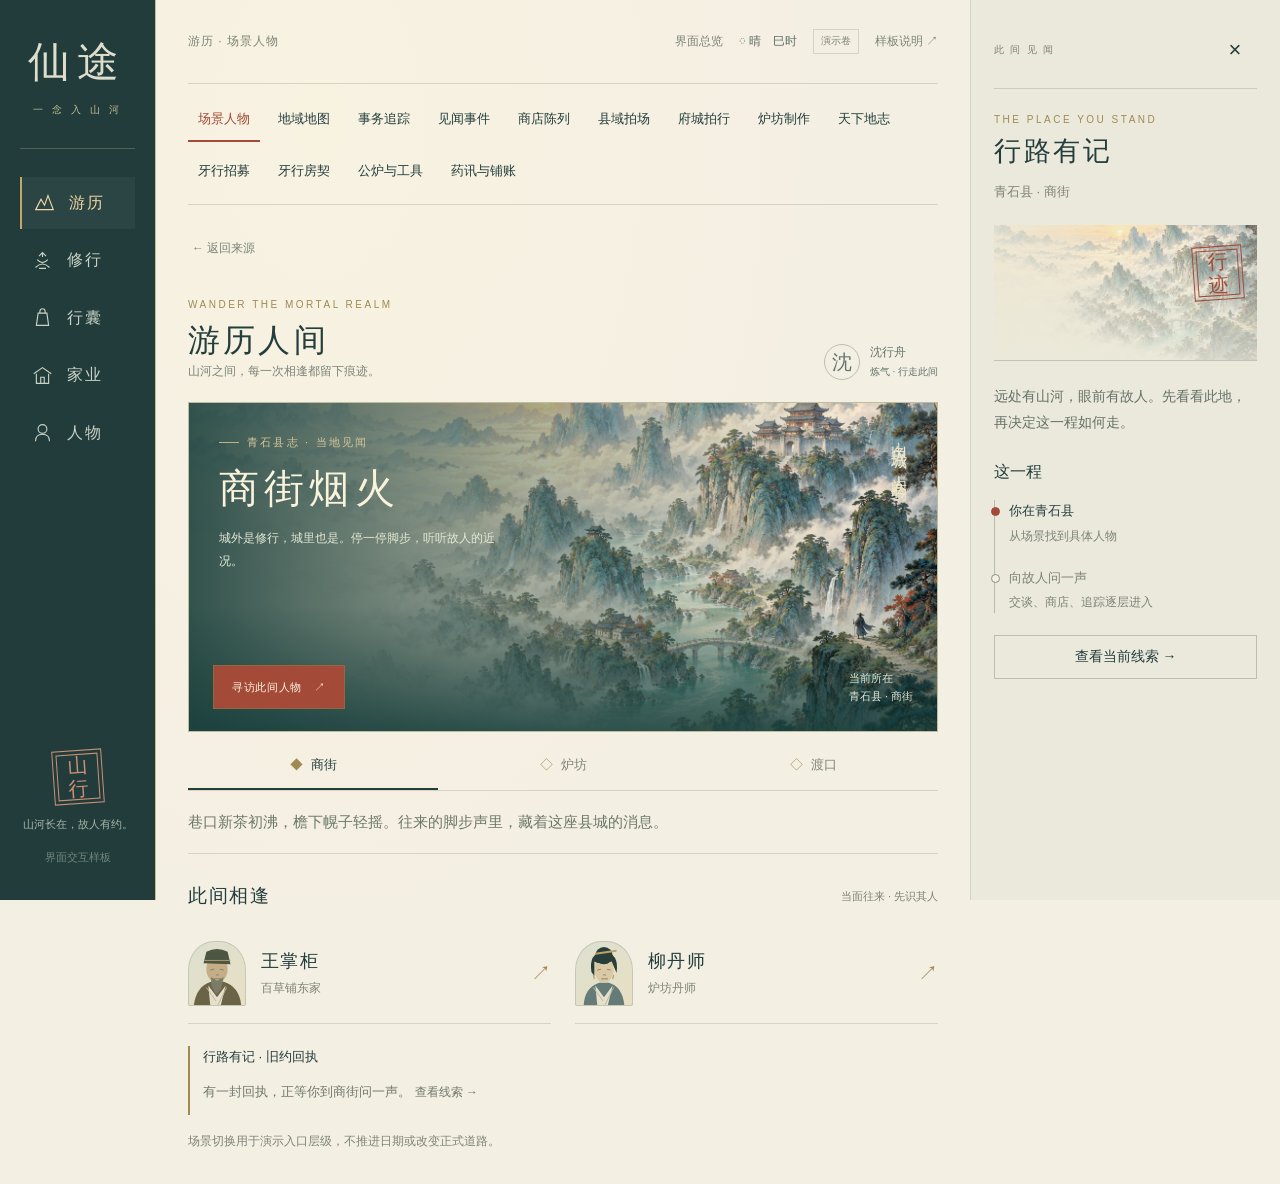
==== commit bb89d60e: "design: connect full preview shell and update interface title" ====
--- a/prototype/ui-preview.html
+++ b/prototype/ui-preview.html
@@ -1,5 +1,5 @@
 <!doctype html>
-<html lang="zh-CN"><head><meta charset="utf-8"><meta name="viewport" content="width=device-width,initial-scale=1,viewport-fit=cover"><title>仙途 · 游历与家业</title>
+<html lang="zh-CN"><head><meta charset="utf-8"><meta name="viewport" content="width=device-width,initial-scale=1,viewport-fit=cover"><title>仙途 · 全界面交互样板</title>
 <style>
 :root{--paper:#f4efe3;--white:#fcf9ef;--ink:#233e3d;--muted:#7d8477;--line:#d6d3c1;--red:#a34b38;--gold:#a08a52;--serif:"Noto Serif CJK SC","Source Han Serif SC","Songti SC","SimSun",serif}
 *{box-sizing:border-box}
@@ -351,14 +351,14 @@
 function staffRows(){const ids=['lin','han','qiao'].filter(id=>{const p=people[id];return (state.filter==='all'||(state.filter==='paid'?id!=='qiao':id==='qiao'))&&(!state.query||(p.name+p.role+p.motive).includes(state.query));});return ids.length?ids.map(id=>personRow(id,true)).join(''):'<p class="empty">这页名册中暂未找到此人。换个姓名或关系试试。</p>';}
 function render(){const active=document.activeElement?.id;$('#page').innerHTML=state.page==='travel'?travel():estate();document.querySelectorAll('[data-nav]').forEach(b=>{b.classList.toggle('active',b.dataset.nav===state.page);b.setAttribute('aria-current',b.dataset.nav===state.page?'page':'false');});$('#crumb').textContent=state.page==='travel'?'大梁 · 青州 · 云安府':'青石县 · 河畔小院';renderDetail();if(active&&$('#'+active))$('#'+active).focus();}
 function detailHead(label){return `<div class="detail-head"><small>${label}</small><button class="icon-btn" data-action="close" data-testid="detail-close" aria-label="返回，关闭详情">×</button></div>`;}
-function renderDetail(){let out=detailHead('此 间 见 闻');if(state.detail==='help'){out+=`<div class="eyebrow">INTERACTION STUDY</div><h2>这一卷，试行</h2><p class="sub">游历场景 / 家业人手</p><div class="detail-art"><span class="seal">试<br>行</span></div><p>这是独立交互样板，所有人物、场景与草稿只在本页演示。页面刷新后回到初始样子，不连接正常角色或玩家存档。</p><h3>这一版可以试什么</h3><p>切换商街、炉坊与渡口，点人物交谈；回家业查看院落，搜索人手，再写一份可撤回的培养约定草稿。</p><h3>实现说明</h3><p>参考 Framework7 的桌面分栏与手机详情层，当前使用无依赖语义 HTML，未实际接入 Framework7。人手按关系来源、具体岗位和培养安排分别展示；时间条不是固定工时或修炼倍率，列表中的巧娘为自愿襄助关系演示，不改动正式人物设定。</p><div class="detail-actions"><button class="plain-btn" data-action="close">合上此卷</button></div>`;}
-else if(state.detail==='person'){const p=people[state.person];out+=`<div class="eyebrow">AN ENCOUNTER</div><h2>${p.name}</h2><p class="sub">${p.role} · ${scenes[state.scene].name}</p><div class="detail-art">${portrait(state.person)}<span class="seal">相<br>逢</span></div><p class="dialogue">“${p.line}”</p><h3>当面往来</h3><p>先听近况，再谈事情。对话是入口，不把人物藏进一串菜单。</p><div class="detail-actions"><button class="primary-btn" data-action="talk">${p.topic} ↗</button><button class="plain-btn" data-action="shop">${state.person==='bai'?'看看航路':state.person==='wang'?'看看药铺':state.person==='shi'?'看看器物':'看看丹药'}</button></div>`;}
-else if(state.detail==='talk'){const p=people[state.person];out+=`<button class="back-btn" data-action="person" data-person="${state.person}">← 返回 ${p.name}</button><h2>${p.topic}</h2><p class="sub">${p.name} · 当面闲谈</p><p class="dialogue">“${p.reply}”</p><p>你记下这番话，留待下次走动时再问。此处只演示对话呈现，不推进正式时间。</p><div class="detail-actions"><button class="plain-btn" data-action="person" data-person="${state.person}">回到人物</button><button class="primary-btn" data-action="track">看看正在追踪的旧约</button></div>`;}
-else if(state.detail==='shop'){out+=shopDetail();}
-else if(state.detail==='item'){out+=itemDetail();}
-else if(state.detail==='staff'){out+=staffDetail();}
-else if(state.detail==='proposal'){out+=proposalForm();}
-else if(state.detail==='property'){const p={hall:['正堂','来人相见，旧约交接。在这里谈人情，也把约定记清。'],forge:['器室','韩铸把制器与修补放在这里。做完约定的事务，再安排自己的修炼。'],garden:['药圃','院里草木按时照料。收获与消耗仍须由真实玩法记录。'],store:['仓房','已交付的物资有来处、有去处。正式仓库与制作功能将在之后适配。']}[state.property||'hall'];out+=`<div class="eyebrow">WITHIN THE COURTYARD</div><h2>${p[0]}</h2><p class="sub">河畔小院 · 院落入口演示</p><div class="detail-art"><span class="seal">家<br>业</span></div><p class="dialogue">${p[1]}</p><div class="detail-actions"><button class="primary-btn" data-action="go-staff">看看往来人手 ↗</button><button class="plain-btn" data-action="close">回到院中</button></div>`;}
+function renderDetail(){let out=detailHead('此 间 见 闻');if(state.detail==='help'){out+=`<div class="eyebrow">INTERACTION STUDY</div><h2>这一卷，试行</h2><p class="sub">游历场景 / 家业人手</p><div class="detail-art"><span class="seal">试<br>行</span></div><p>这是独立交互样板，所有人物、场景与草稿只在本页演示。页面刷新后回到初始样子，不连接正常角色或玩家存档。</p><h3>这一版可以试什么</h3><p>切换商街、炉坊与渡口，点人物交谈；回家业查看院落，搜索人手，再写一份可撤回的培养约定草稿。</p><h3>实现说明</h3><p>参考 Framework7 的桌面分栏与手机详情层，当前使用无依赖语义 HTML，未实际接入 Framework7。人手按关系来源、具体岗位和培养安排分别展示；时间条不是固定工时或修炼倍率，列表中的巧娘为自愿襄助关系演示，不改动正式人物设定。</p><div class="detail-actions"><button class="plain-btn" data-action="close">合上此卷</button></div>`;}
+else if(state.detail==='person'){const p=people[state.person];out+=`<div class="eyebrow">AN ENCOUNTER</div><h2>${p.name}</h2><p class="sub">${p.role} · ${scenes[state.scene].name}</p><div class="detail-art">${portrait(state.person)}<span class="seal">相<br>逢</span></div><p class="dialogue">“${p.line}”</p><h3>当面往来</h3><p>先听近况，再谈事情。对话是入口，不把人物藏进一串菜单。</p><div class="detail-actions"><button class="primary-btn" data-action="talk">${p.topic} ↗</button><button class="plain-btn" data-action="shop">${state.person==='bai'?'看看航路':state.person==='wang'?'看看药铺':state.person==='shi'?'看看器物':'看看丹药'}</button></div>`;}
+else if(state.detail==='talk'){const p=people[state.person];out+=`<button class="back-btn" data-action="person" data-person="${state.person}">← 返回 ${p.name}</button><h2>${p.topic}</h2><p class="sub">${p.name} · 当面闲谈</p><p class="dialogue">“${p.reply}”</p><p>你记下这番话，留待下次走动时再问。此处只演示对话呈现，不推进正式时间。</p><div class="detail-actions"><button class="plain-btn" data-action="person" data-person="${state.person}">回到人物</button><button class="primary-btn" data-action="track">看看正在追踪的旧约</button></div>`;}
+else if(state.detail==='shop'){out+=shopDetail();}
+else if(state.detail==='item'){out+=itemDetail();}
+else if(state.detail==='staff'){out+=staffDetail();}
+else if(state.detail==='proposal'){out+=proposalForm();}
+else if(state.detail==='property'){const p={hall:['正堂','来人相见，旧约交接。在这里谈人情，也把约定记清。'],forge:['器室','韩铸把制器与修补放在这里。做完约定的事务，再安排自己的修炼。'],garden:['药圃','院里草木按时照料。收获与消耗仍须由真实玩法记录。'],store:['仓房','已交付的物资有来处、有去处。正式仓库与制作功能将在之后适配。']}[state.property||'hall'];out+=`<div class="eyebrow">WITHIN THE COURTYARD</div><h2>${p[0]}</h2><p class="sub">河畔小院 · 院落入口演示</p><div class="detail-art"><span class="seal">家<br>业</span></div><p class="dialogue">${p[1]}</p><div class="detail-actions"><button class="primary-btn" data-action="go-staff">看看往来人手 ↗</button><button class="plain-btn" data-action="close">回到院中</button></div>`;}
 else if(state.detail==='track'){out+=`<div class="eyebrow">A THREAD TO FOLLOW</div><h2>旧约回执</h2><p class="sub">线索演示 · 不发放奖励</p><p class="dialogue">一纸旧凭据，连着几位故人的往来。</p><ol class="timeline"><li class="current">商街 · 王掌柜<small>问一问药铺的凭据</small></li><li>河埠 · 船货来处<small>后续步骤在正式事件中推进</small></li><li>原处交代<small>核对后结清，不重复领物</small></li></ol><div class="detail-actions"><button class="primary-btn" data-action="find-wang">到商街看人物 ↗</button><button class="plain-btn" data-action="toggle-track">${state.tracking?'取消这条演示追踪':'追踪这条线索'}</button></div>`;}else{out+=`<div class="eyebrow">${state.page==='travel'?'THE PLACE YOU STAND':'PEOPLE MAKE A HOME'}</div><h2>${state.page==='travel'?'行路有记':'故人有约'}</h2><p class="sub">${state.page==='travel'?scenes[state.scene].name:'河畔小院 · '+state.owner+'当家'}</p><div class="detail-art"><span class="seal">${state.page==='travel'?'行<br>迹':'续<br>灯'}</span></div><p class="intro-copy">${state.page==='travel'?'远处有山河，眼前有故人。先看看此地，再决定这一程如何走。':'一处家业，留住的不只是器物。每个人为何而来、在做何事、想如何修行，都应看得清楚。'}</p><h3>${state.page==='travel'?'这一程':'此间的人与事'}</h3><ol class="timeline"><li class="current">${state.page==='travel'?'你在青石县':'家业照常运转'}<small>${state.page==='travel'?'从场景找到具体人物':'关系来源与岗位分开看'}</small></li><li>${state.page==='travel'?'向故人问一声':'各有修行与所求'}<small>${state.page==='travel'?'交谈、商店、追踪逐层进入':'普通工作之外，自行安排余暇'}</small></li></ol><div class="detail-actions"><button class="plain-btn" data-action="${state.page==='travel'?'track':'go-staff'}">${state.page==='travel'?'查看当前线索':'翻开人手名册'} →</button></div>`;}$('#detail-content').innerHTML=out;}
 
 function shopDetail(){const o=offers[state.person];return `<button class="back-btn" data-action="person" data-person="${state.person}">← 返回人物</button><h2>${o.place}</h2><p class="sub">${o.route?'航路问讯':'柜前陈列'} · ${people[state.person].name}</p><div class="detail-art"><span class="seal">${o.seal}</span></div><h3>${o.item}</h3><p>${o.desc}</p><div class="detail-actions"><button class="plain-btn" data-action="item">${o.route?'查看航路说明':'查看物品说明'}</button>${o.route?'':'<button class="primary-btn" disabled title="交互样板不连接钱物结算">交易未接入 · 仅看陈列</button>'}</div><p style="margin-top:12px">${o.route?'此处只问路，不跳转或推进正式行程。':'本页不扣款、不改库存。'}</p>`;}
@@ -376,4 +376,8 @@
 document.addEventListener('submit',e=>{if(e.target.id!=='proposal-form')return;e.preventDefault();const form=new FormData(e.target),draft={person:state.person,topic:form.get('topic').trim(),note:form.get('note').trim()};if(!draft.topic||!draft.note){toast('请写下拟议内容和具体安排。');return;}state.proposals[state.person]=draft;state.detail='staff';renderDetail();$('#details').focus();toast('已留作本页草稿，尚未提交或扣除资源。');});
 document.addEventListener('keydown',e=>{if(e.key==='Escape'){closeDetail();return;}if(e.key==='Tab'&&document.body.classList.contains('detail-open')){const focusable=[...$('#details').querySelectorAll('button:not(:disabled),input,textarea,select,summary')];if(!focusable.length)return;const first=focusable[0],last=focusable.at(-1);if(e.shiftKey&&(document.activeElement===first||document.activeElement===$('#details'))){e.preventDefault();last.focus();}else if(!e.shiftKey&&(document.activeElement===last||document.activeElement===$('#details'))){e.preventDefault();first.focus();}}});
 window.addEventListener('resize',()=>{if(innerWidth>900){document.body.classList.remove('detail-open');$('#main').inert=false;document.querySelector('.bottom-nav').inert=false;document.querySelector('.sidebar').inert=false;$('#details').removeAttribute('role');$('#details').removeAttribute('aria-modal');}});render();
-</script></body></html>
+</script><link rel="stylesheet" href="ui-preview/ui-shell.css">
+<script src="ui-preview/route-registry.js"></script>
+<script src="ui-preview/ui-shell.js"></script>
+</body></html>
+
--- a/prototype/ui-preview/ui-shell.css
+++ b/prototype/ui-preview/ui-shell.css
@@ -0,0 +1,19 @@
+/* Shared routes retain the approved paper/ink travel and estate composition. */
+.primary button,.bottom-nav button{transition:none}
+.shell-equipment .shell-silhouette svg{width:90px;height:140px}.shell-equipment .shell-row{align-items:center}.shell-equipment .shell-row .shell-actions{flex:none}.shell-equipment .shell-row button{white-space:nowrap}.shell-equipment .shell-row h3{white-space:nowrap}
+@media(max-width:760px){.shell-equipment{display:flex!important;flex-direction:column;gap:0!important}.shell-equipment>div{width:100%}.shell-equipment .shell-silhouette{order:-1;text-align:center}.shell-equipment .shell-silhouette svg{height:120px;width:80px}.shell-equipment .shell-row{width:100%;justify-content:space-between;gap:16px}.shell-equipment .shell-row .shell-actions{min-width:110px;max-width:145px}.shell-equipment .shell-row .shell-actions button{flex:none;width:100%;font-size:13px;writing-mode:horizontal-tb}}
+.shell-large{font-size:16px}.shell-large .shell-row p,.shell-large .shell-field,.shell-large .detail p{font-size:16px}.shell-compact .shell-row{padding-block:9px}.shell-compact .person-row{padding-block:10px}.shell-no-motion *{animation:none!important;transition:none!important}.shell-row[hidden]{display:none}.shell-route-table th{font-weight:500}.shell-field select{max-width:100%}.primary button{min-width:0}.primary{gap:5px}
+.shell-subnav{display:flex;gap:8px;overflow:auto;flex-wrap:wrap;border-bottom:1px solid var(--line);padding:14px 0 10px;margin-bottom:10px}
+.shell-subnav button{background:none;border:0;border-bottom:2px solid transparent;padding:8px 10px;white-space:nowrap;font-size:13px}.shell-subnav button[aria-current=page]{color:var(--red);border-color:var(--red)}
+.shell-overview{font-size:12px}.route-heading{margin:24px 0 17px}.route-heading h1{font-size:30px;letter-spacing:.1em}.route-heading p{color:var(--muted);font-size:13px;margin-top:8px}
+.shell-stage{position:relative;min-height:260px;padding:30px;background:linear-gradient(90deg,#e8e8d5f2,#e5e9d4c9),url('../assets/art/immortal-dawn-v1.webp') center/cover;border-top:1px solid var(--line);border-bottom:1px solid var(--line)}
+.shell-stage h2{font-size:28px;letter-spacing:.12em}.shell-stage p{max-width:34em;margin:13px 0 20px;font:15px/1.95 var(--serif);color:#596c5c}.shell-actions{display:flex;flex-wrap:wrap;gap:10px;margin:18px 0}.shell-columns{display:grid;grid-template-columns:1fr 1fr;gap:24px}.shell-list{margin-top:14px}
+.shell-row{display:flex;align-items:center;justify-content:space-between;gap:16px;border-bottom:1px solid var(--line);padding:17px 0}.shell-row h3{font-size:18px}.shell-row p{font-size:13px;color:var(--muted);margin-top:6px}.shell-label{display:inline-block;color:#8c7950;border:1px solid #c1bfa4;font-size:11px;padding:2px 7px;margin-bottom:10px}.shell-empty{padding:28px 0;color:#75816d;font-size:14px;border-bottom:1px solid var(--line)}
+.shell-field{display:block;margin:17px 0;font-size:13px}.shell-field input,.shell-field select,.shell-field textarea{display:block;width:100%;max-width:100%;min-height:44px;padding:10px;border:1px solid #b6c1a9;background:#f9f6eb;color:var(--ink);margin-top:6px}.shell-field textarea{min-height:85px}.shell-check{display:flex;align-items:center;gap:12px;min-height:48px;font-size:14px}.shell-check input{width:20px;height:20px;accent-color:var(--red)}
+.shell-route-table{width:100%;border-collapse:collapse;font-size:12px}.shell-route-table td,.shell-route-table th{padding:11px 7px;border-bottom:1px solid var(--line);text-align:left;overflow-wrap:anywhere}.shell-route-table code{font-size:11px}.shell-route-table button{font-size:12px}
+.route-map{min-height:280px;position:relative;border:1px solid var(--line);background:linear-gradient(#e3e7d1b3,#f3efdfc9),url('../assets/art/immortal-dawn-v1.webp') center/cover}.route-map .map-dot{position:absolute;min-height:44px;padding:7px 12px;background:#f4f1e5e8;border:1px solid #90a184}.route-map .map-dot.active{color:var(--red);border-color:var(--red)}
+.turn-log{border-left:2px solid var(--gold);padding-left:15px;margin:18px 0;font-size:14px}.shell-equipment{display:grid;grid-template-columns:1fr 90px 1fr;gap:12px;align-items:center;margin:20px 0}.shell-silhouette{font:65px/1.6 var(--serif);text-align:center;color:#6c806f}.shell-note{font-size:12px;color:var(--muted);margin-top:15px}.shell-meter{height:9px;background:#d7dcc7;margin:12px 0}.shell-meter span{display:block;height:100%;background:#71866d;width:42%}.shell-setting{padding:12px 0;border-bottom:1px solid var(--line)}
+.shell-tree{display:flex;justify-content:center;align-items:center;gap:22px;flex-wrap:wrap;padding:30px 10px;font-family:var(--serif)}.shell-tree span{padding:15px;border:1px solid #aebaa2}.shell-event{padding:35px 20px;border-block:1px solid var(--line);background:#e7e7d5}.shell-event h2{font-size:28px}.shell-event p{font:16px/2 var(--serif);max-width:36em;margin:16px 0}.shell-choices{display:grid;gap:12px;margin-top:22px}.shell-choices button{text-align:left}
+.shell-overview-group{margin:22px 0}.shell-overview-group>h2{font-size:19px}.shell-route-chips{display:flex;gap:8px;flex-wrap:wrap;margin-top:10px}.shell-route-chips button{font-size:12px;min-height:44px}.shell-breadcrumb{display:flex;gap:10px;align-items:center;font-size:12px;color:var(--muted);padding-top:12px}.shell-breadcrumb button{border:0;background:none;color:var(--muted);font-size:12px;padding:0 4px}
+.bottom-nav .sample-label,.bottom-nav .nav-divider{display:none}.bottom-nav button{min-width:0;flex:1}.shell-utility{display:flex;gap:10px;align-items:center}.shell-route-status{font-size:12px;color:#8b7752}.shell-result-note{font-size:14px;margin-top:18px;border-left:2px solid #a68a4f;padding:10px 14px;background:#e4e8d7}.primary .coming{display:none}
+@media(max-width:760px){.bottom-nav{padding-inline:5px}.bottom-nav button{font-size:11px;letter-spacing:.04em}.bottom-nav button svg{width:20px;height:20px}.shell-subnav{flex-wrap:nowrap;margin-inline:-20px;padding-inline:15px;gap:0}.shell-subnav button{flex:none;font-size:12px}.route-heading h1{font-size:26px}.shell-stage{margin-inline:-20px;padding:25px 22px;min-height:250px}.shell-stage h2{font-size:26px}.shell-stage p{font-size:15px}.shell-columns{grid-template-columns:1fr;gap:0}.shell-row{gap:12px}.shell-row h3{font-size:17px}.shell-row p{font-size:13px}.shell-actions>*{flex:1 1 120px}.shell-route-table th:nth-child(3),.shell-route-table td:nth-child(3){display:none}.shell-route-table{font-size:12px}.shell-route-table code{font-size:10px}.shell-equipment{grid-template-columns:1fr 60px 1fr;gap:8px}.shell-silhouette{font-size:50px}.shell-utility{gap:5px}.shell-utility button{font-size:11px}.shell-tree{gap:9px}.shell-tree span{padding:10px}.shell-event{margin-inline:-20px;padding:28px 22px}}
